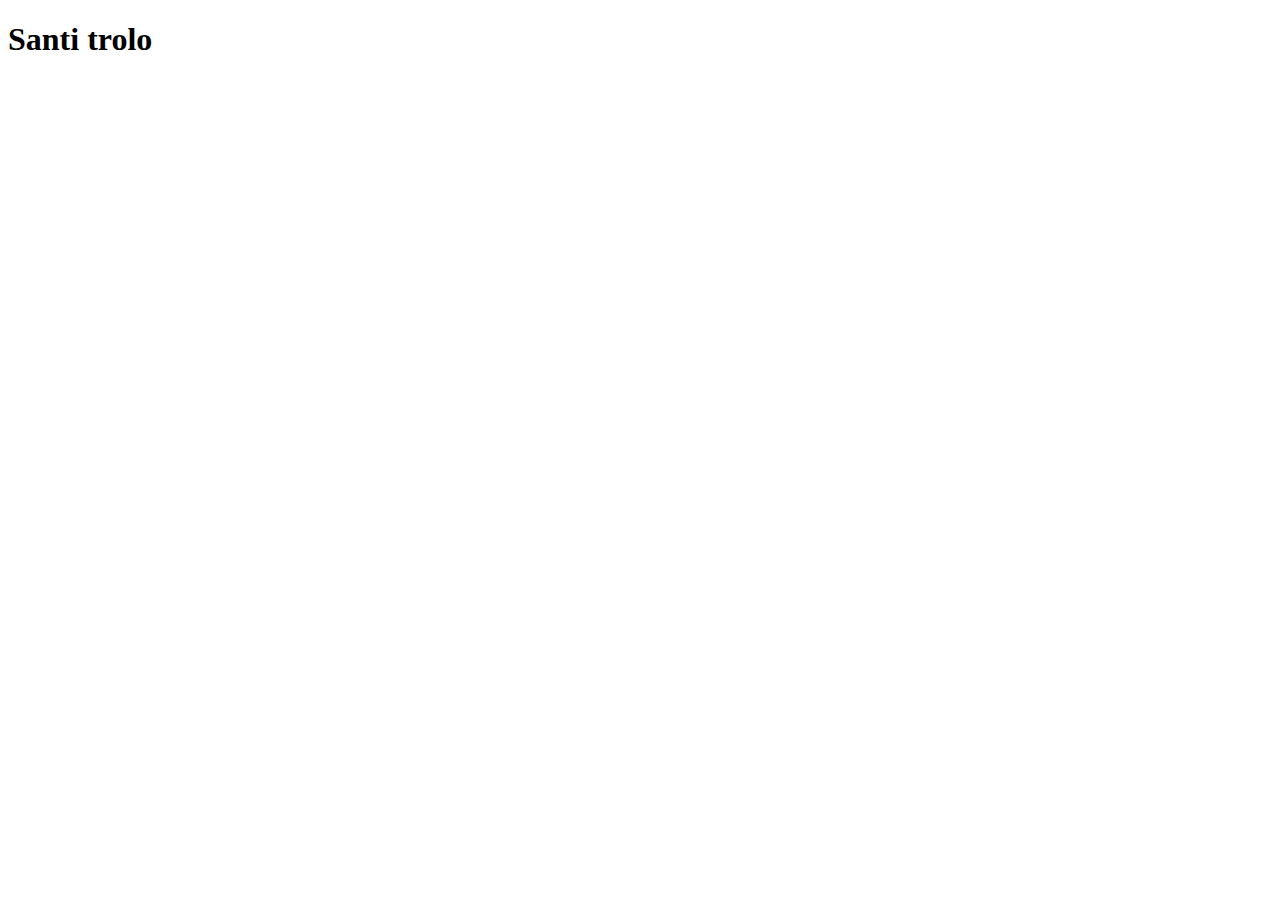
==== index.html @ aa083e53 "pruebita" ====
<!DOCTYPE html>
<html lang="en">
<head>
    <meta charset="UTF-8">
    <meta name="viewport" content="width=device-width, initial-scale=1.0">
    <title>Document</title>
</head>
<body>
    
    <h1>Santi trolo</h1>

</body>
</html>
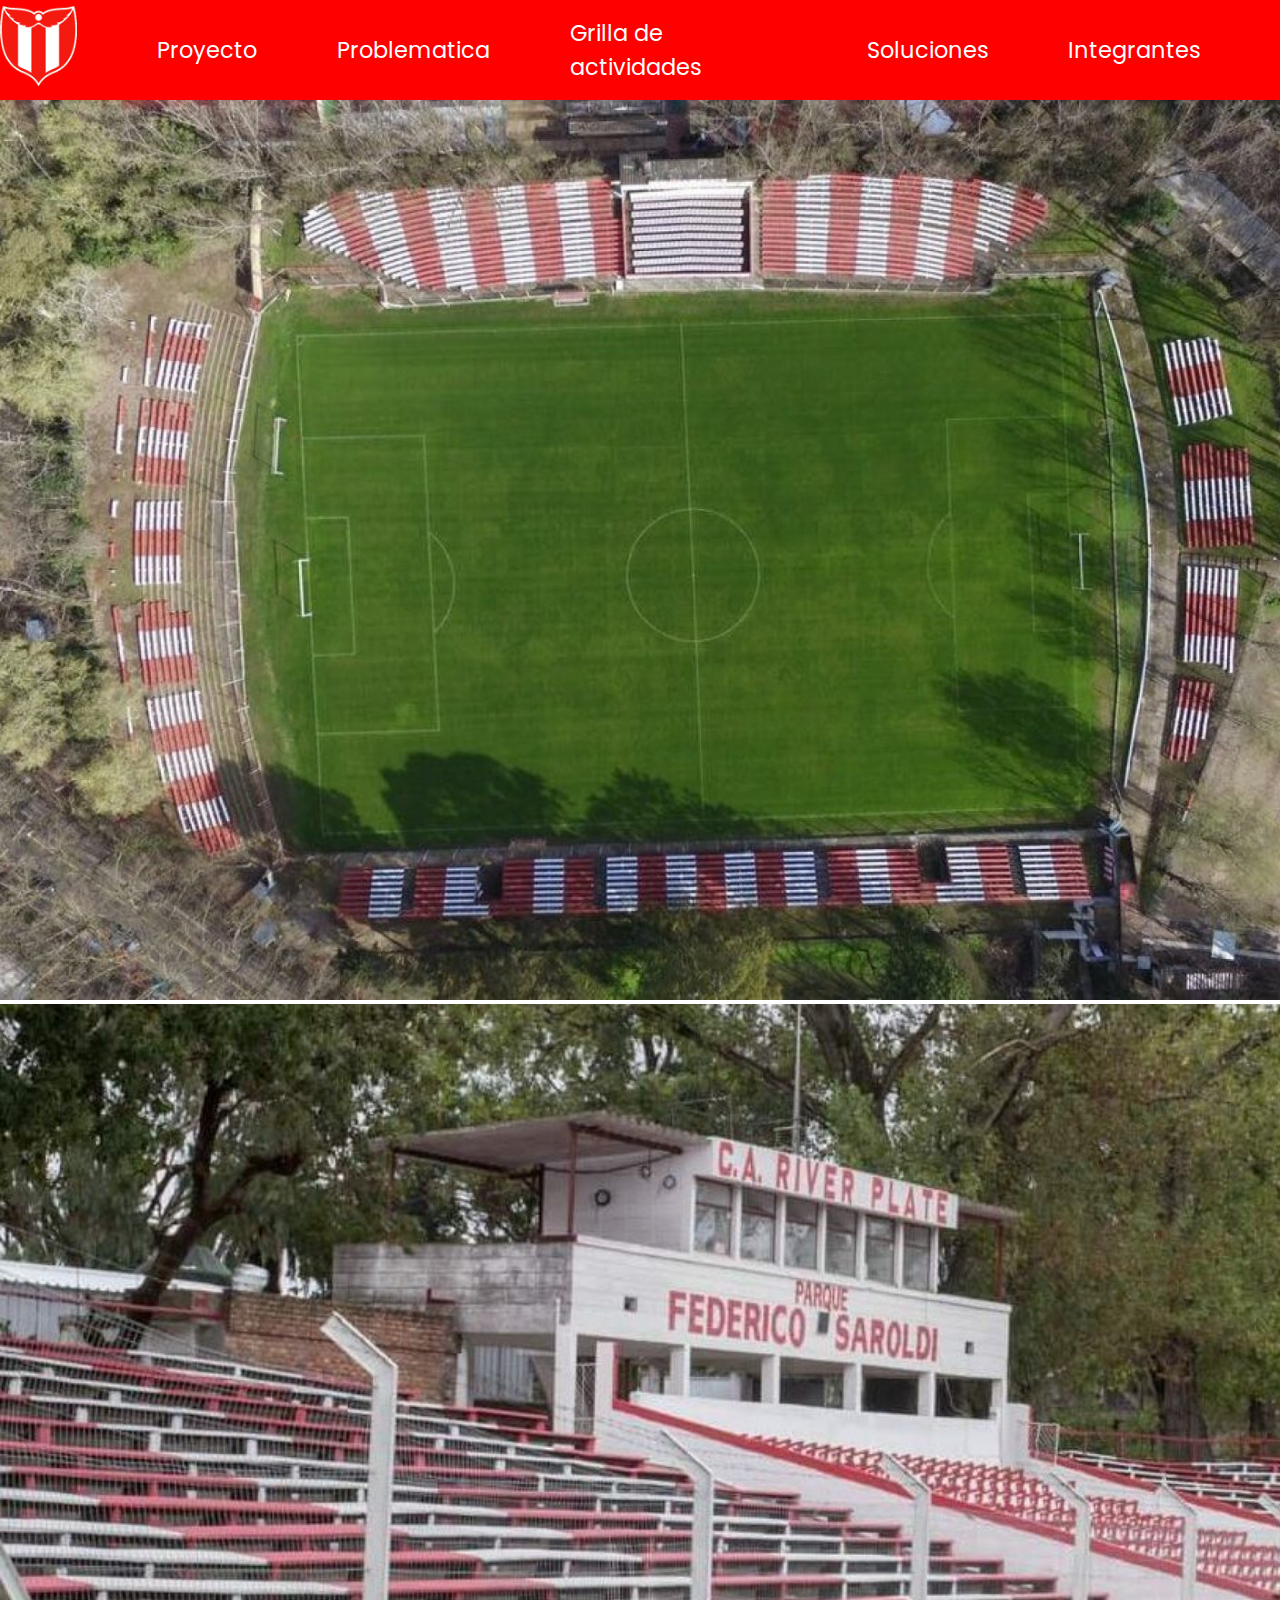
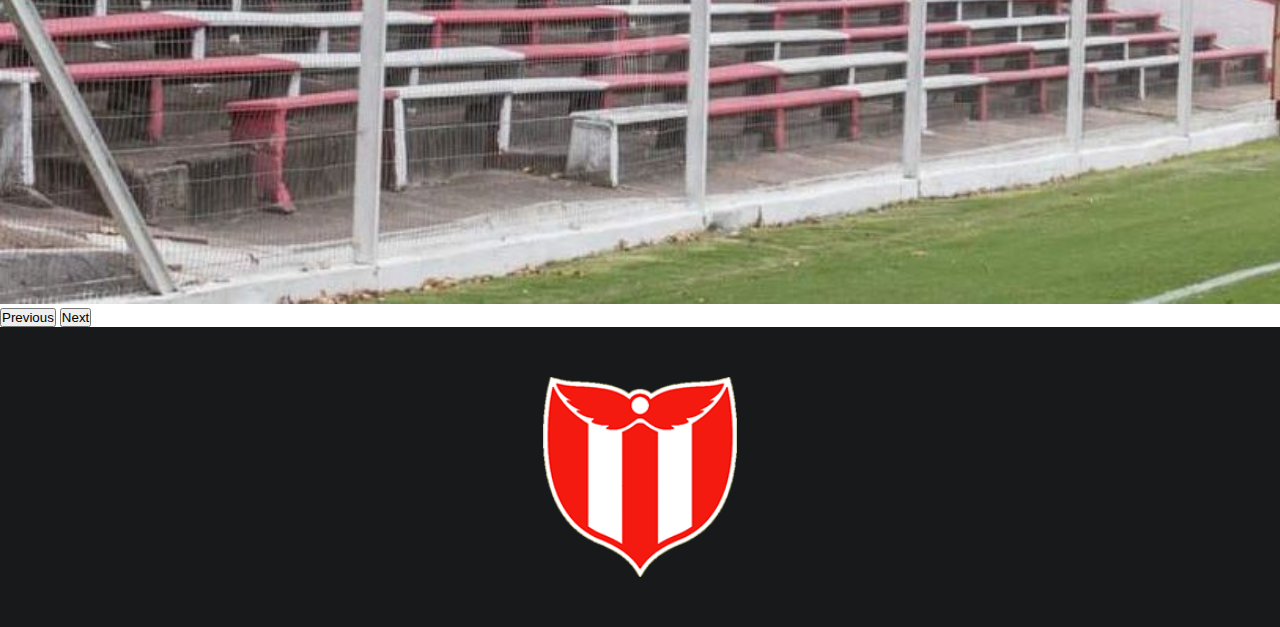
==== commit 5cfda161: "varios cambios" ====
--- a/index.html
+++ b/index.html
@@ -3,11 +3,49 @@
 <head>
     <meta charset="UTF-8">
     <meta name="viewport" content="width=device-width, initial-scale=1.0">
-    <title>Document</title>
+    <title>River Plate</title>
+    <link rel="stylesheet" href="./css/fuentes.css">
+    <link rel="stylesheet" href="./css/style.css">
+    <link rel="shortcut icon" href="./img/frio.png" type="image/x-icon">
+    <link href="https://cdn.jsdelivr.net/npm/bootstrap@5.3.2/dist/css/bootstrap.min.css" rel="stylesheet" integrity="sha384-T3c6CoIi6uLrA9TneNEoa7RxnatzjcDSCmG1MXxSR1GAsXEV/Dwwykc2MPK8M2HN" crossorigin="anonymous">
 </head>
 <body>
     
-    <h1>Santi trolo</h1>
+    <nav class="ournavbar">
+        <ul>
+            <li><a href="./index.html"><img src="./img/frio.png" class="logo"></a></li>
+            <li><a href="./proyecto.html">Proyecto</a></li>
+            <li><a href="./problematica.html">Problematica</a></li>
+            <li><a href="">Grilla de actividades</a></li>
+            <li><a href="">Soluciones</a></li>
+            <li><a href="">Integrantes</a></li>
+        </ul>
+    </nav>
 
+    <div id="carouselExample" class="carousel slide">
+        <div class="carousel-inner">
+          <div class="carousel-item active">
+            <img src="./img/salu2.png" class="d-block w-100 img" alt="...">
+          </div>
+          <div class="carousel-item">
+            <img src="./img/saroldi.png" class="d-block w-100 img" alt="...">
+          </div>
+        </div>
+        <button class="carousel-control-prev" type="button" data-bs-target="#carouselExample" data-bs-slide="prev">
+          <span class="carousel-control-prev-icon" aria-hidden="true"></span>
+          <span class="visually-hidden">Previous</span>
+        </button>
+        <button class="carousel-control-next" type="button" data-bs-target="#carouselExample" data-bs-slide="next">
+          <span class="carousel-control-next-icon" aria-hidden="true"></span>
+          <span class="visually-hidden">Next</span>
+        </button>
+      </div>
+
+      <footer class="footer">
+            <img src="./img/frio.png">
+      </footer>
+
+
+    <script src="https://cdn.jsdelivr.net/npm/bootstrap@5.3.2/dist/js/bootstrap.bundle.min.js" integrity="sha384-C6RzsynM9kWDrMNeT87bh95OGNyZPhcTNXj1NW7RuBCsyN/o0jlpcV8Qyq46cDfL" crossorigin="anonymous"></script>
 </body>
 </html>--- a/css/fuentes.css
+++ b/css/fuentes.css
@@ -0,0 +1 @@
+@import url('https://fonts.googleapis.com/css2?family=Poppins:wght@300&display=swap');--- a/css/style.css
+++ b/css/style.css
@@ -0,0 +1,51 @@
+*{
+    padding: 0;
+    margin: 0;
+    box-sizing: border-box;
+}
+
+.ournavbar{
+    width: 100%;
+    height: 100px;
+    background-color: #FF0000;
+    display: flex;
+    justify-content: center;
+    align-items: center;
+}
+
+.logo{
+    height: 80px;
+}
+
+ul{
+    display: flex;
+    justify-content: center;
+    align-items: center;
+    margin: 0 !important;
+    list-style: none;
+}
+
+ul li{
+    margin-right: 80px;
+    font-family: 'Poppins', sans-serif;
+    color: white;
+    font-size: 1.4rem;
+}
+
+ul li a{
+    text-decoration: none;
+    color: white;
+}
+
+.img{
+    height: 900px;
+}
+
+.footer{
+    height: 300px;
+    width: 100%;
+    background-color: #18191B;
+    display: flex;
+    justify-content: center;
+    padding: 50px;
+}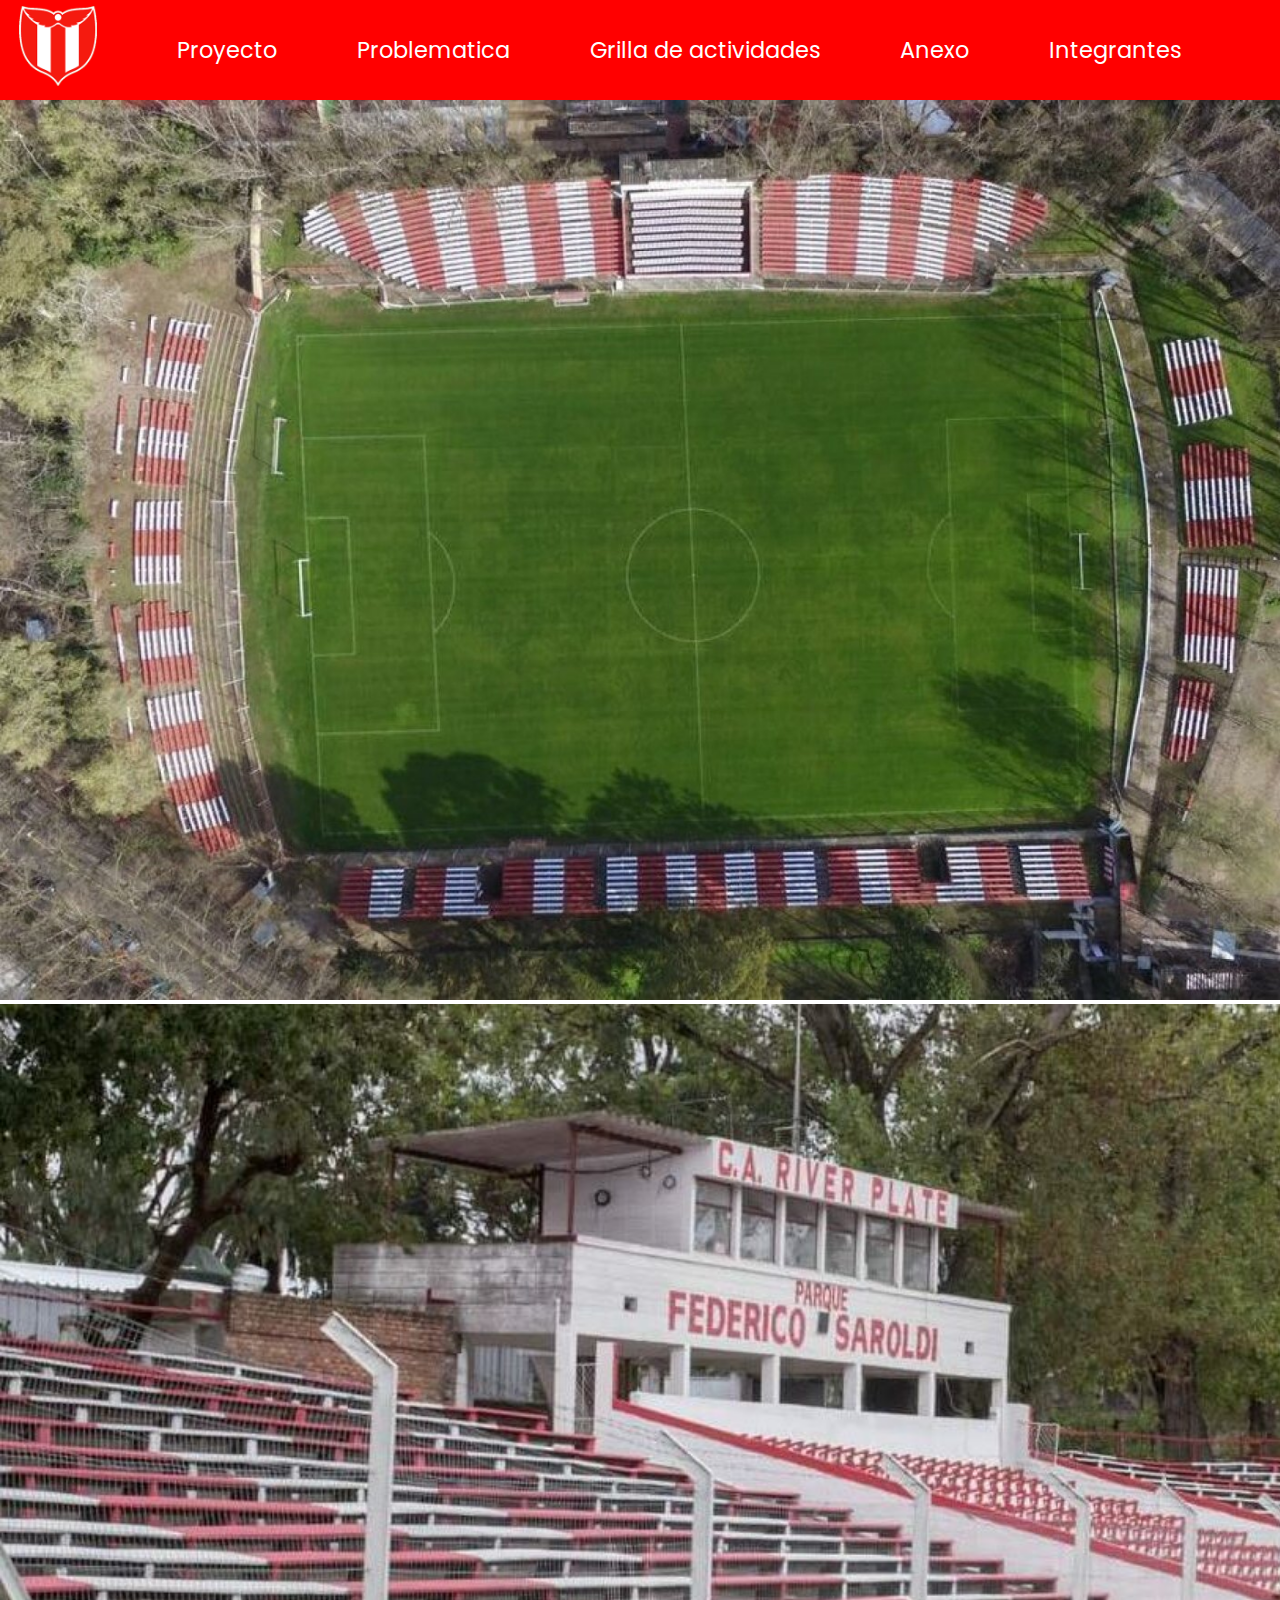
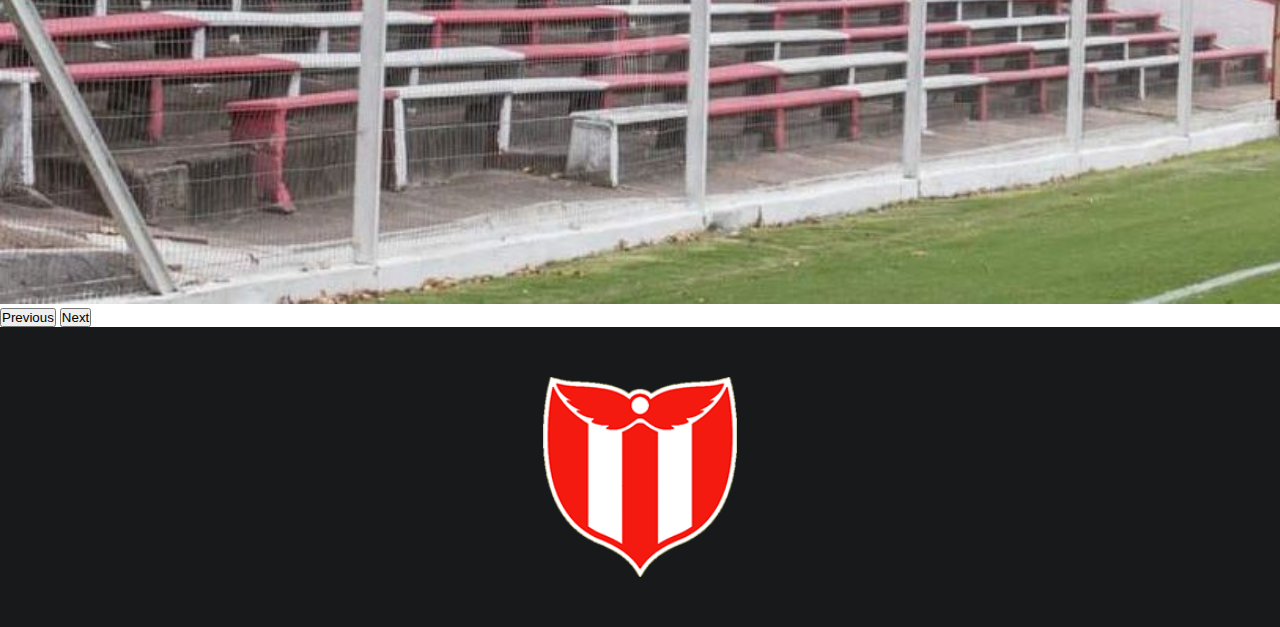
==== commit 02c9fd56: "falta responsive" ====
--- a/index.html
+++ b/index.html
@@ -16,9 +16,9 @@
             <li><a href="./index.html"><img src="./img/frio.png" class="logo"></a></li>
             <li><a href="./proyecto.html">Proyecto</a></li>
             <li><a href="./problematica.html">Problematica</a></li>
-            <li><a href="">Grilla de actividades</a></li>
-            <li><a href="">Soluciones</a></li>
-            <li><a href="">Integrantes</a></li>
+            <li><a href="./grilla.html">Grilla de actividades</a></li>
+            <li><a href="./soluciones.html">Anexo</a></li>
+            <li><a href="./integrantes.html">Integrantes</a></li>
         </ul>
     </nav>
 
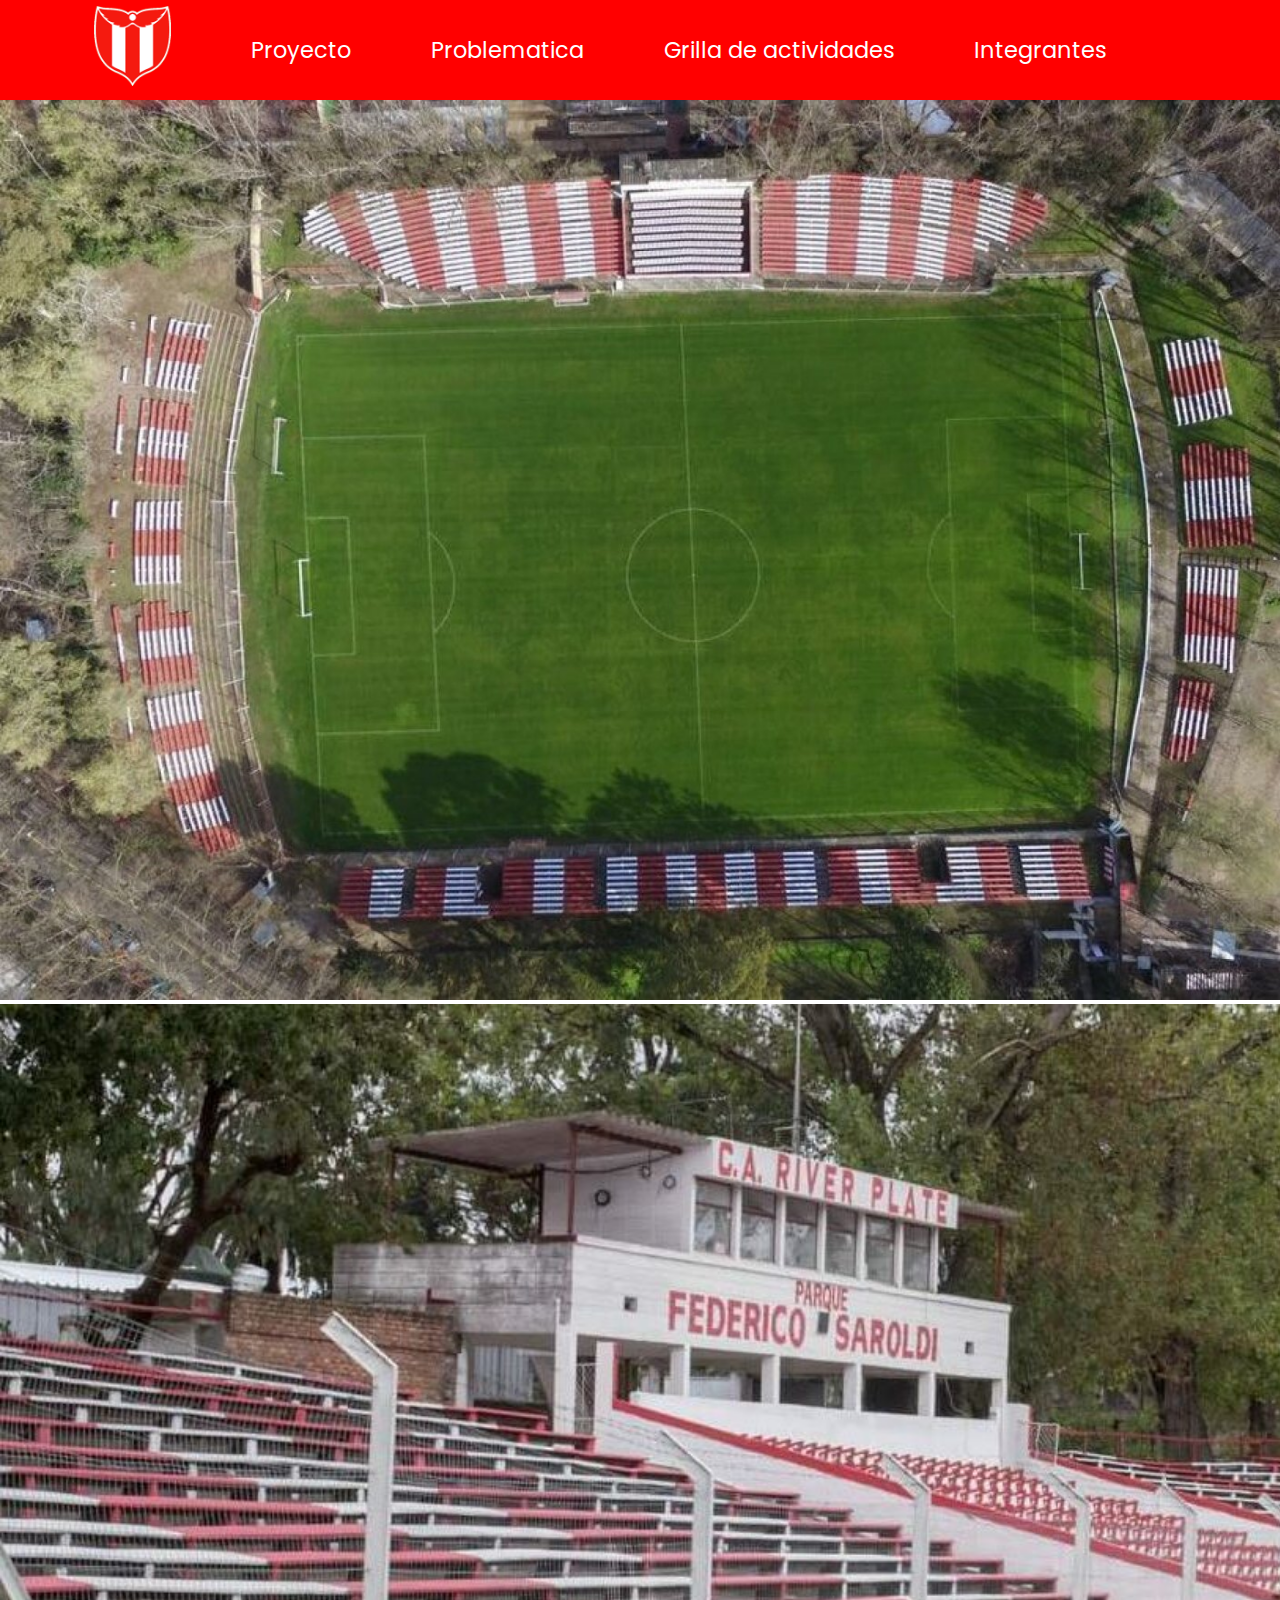
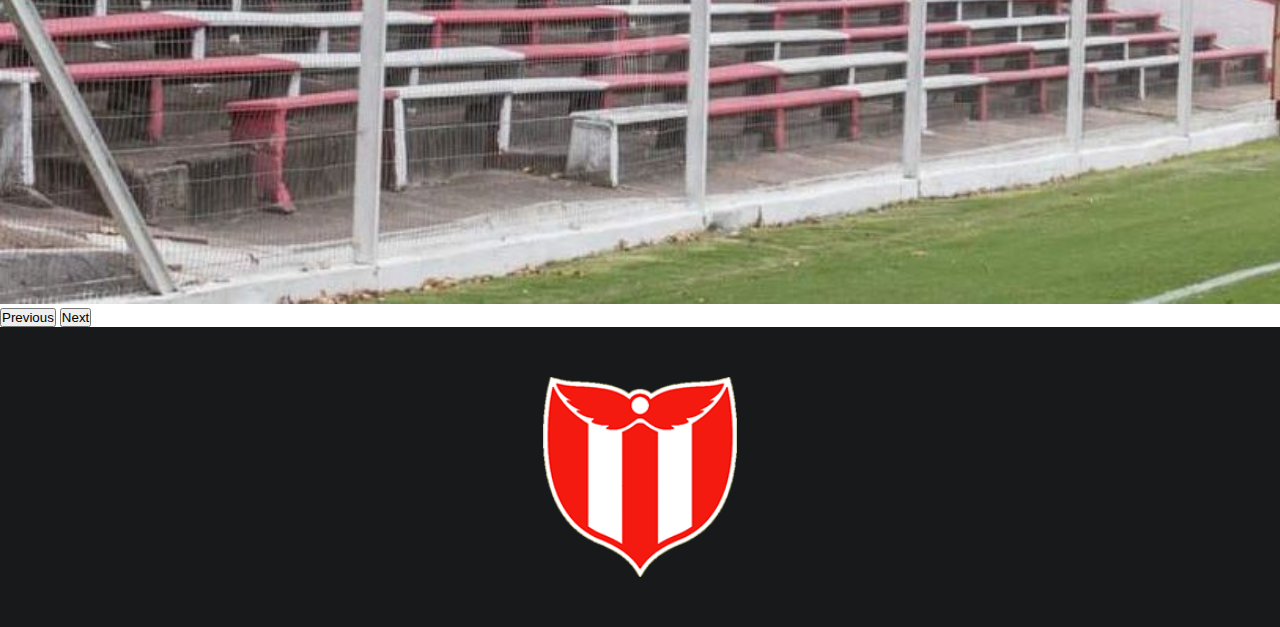
==== commit 351057f0: "problematica responsive" ====
--- a/index.html
+++ b/index.html
@@ -11,16 +11,21 @@
 </head>
 <body>
     
-    <nav class="ournavbar">
-        <ul>
-            <li><a href="./index.html"><img src="./img/frio.png" class="logo"></a></li>
-            <li><a href="./proyecto.html">Proyecto</a></li>
-            <li><a href="./problematica.html">Problematica</a></li>
-            <li><a href="./grilla.html">Grilla de actividades</a></li>
-            <li><a href="./soluciones.html">Anexo</a></li>
-            <li><a href="./integrantes.html">Integrantes</a></li>
-        </ul>
-    </nav>
+  <nav class="ournavbar">
+    <input type="checkbox" id="check">
+    <label for="check" class="checkbtn">
+        <img class="hamburguesa" id="hamburguesa" src="./img/list.svg">
+    </label>
+    <h1 class="titulo">River Plate</h1>
+    <a href="./index.html"><img class="logo-menu-hamburguesa" src="./img/frio.png"></a>
+    <ul class="nav-list">
+        <li><a href="./index.html"><img src="./img/frio.png" class="logo"></a></li>
+        <li><a href="./proyecto.html">Proyecto</a></li>
+        <li><a href="./problematica.html">Problematica</a></li>
+        <li><a href="./grilla.html">Grilla de actividades</a></li>
+        <li><a href="./integrantes.html">Integrantes</a></li>
+    </ul>
+  </nav>
 
     <div id="carouselExample" class="carousel slide">
         <div class="carousel-inner">
--- a/css/style.css
+++ b/css/style.css
@@ -48,4 +48,103 @@
     display: flex;
     justify-content: center;
     padding: 50px;
+}
+
+.checkbtn{
+    font-size: 30px;
+    color: white;
+    float: right;
+    line-height: 80px;
+    margin-right: 40px;
+    cursor: pointer;
+    display: none;
+  }
+
+  #check{
+    display: none;
+  }
+
+  .titulo{
+    display: none;
+  }
+
+  .logo-menu-hamburguesa{
+    display: none;
+  }
+
+@media only screen and (min-width:320px) and (max-width: 425px){
+
+    .ournavbar{
+        height: 50px;
+    }
+
+    .ournavbar ul{
+        justify-content: center;
+        align-items: flex-end;
+    }
+
+    .list-element-logo{
+        display: none;
+    }
+
+    #carouselExample img{
+        height: 300px;
+    }
+
+    .footer{
+        margin-top: 150px;
+        height: 200px;
+    }
+
+    .checkbtn{
+        display: block;
+        margin: 0px;
+      }
+
+    .hamburguesa{
+        height: 30px;
+        margin-right: 30px;
+        border-radius: 4px;
+        margin-bottom: 10px;
+    }
+
+    .titulo{
+        display: flex;
+        font-family: 'Poppins', sans-serif;
+        color: white;
+        margin: 0;
+        font-weight: bolder;
+    }
+
+    .logo-menu-hamburguesa{
+        display: flex;
+        height: 30px;
+        margin-left: 30px;
+    }
+
+    .nav-list{
+        position: absolute;
+        display: block;
+        width: 70vw;
+        height: 52.5vh;
+        left: -100vw;
+        top: 50px;
+        font-size: 10px;
+        transition: all .5s;
+        z-index: 2;
+        background-color: rgb(42, 41, 41);
+    }
+
+    #check:checked ~ .nav-list{
+        left: 0;
+    }
+
+    .logo{
+        display: none;
+    }
+
+    ul li{
+        margin-top: 20px;
+    }
+
 }